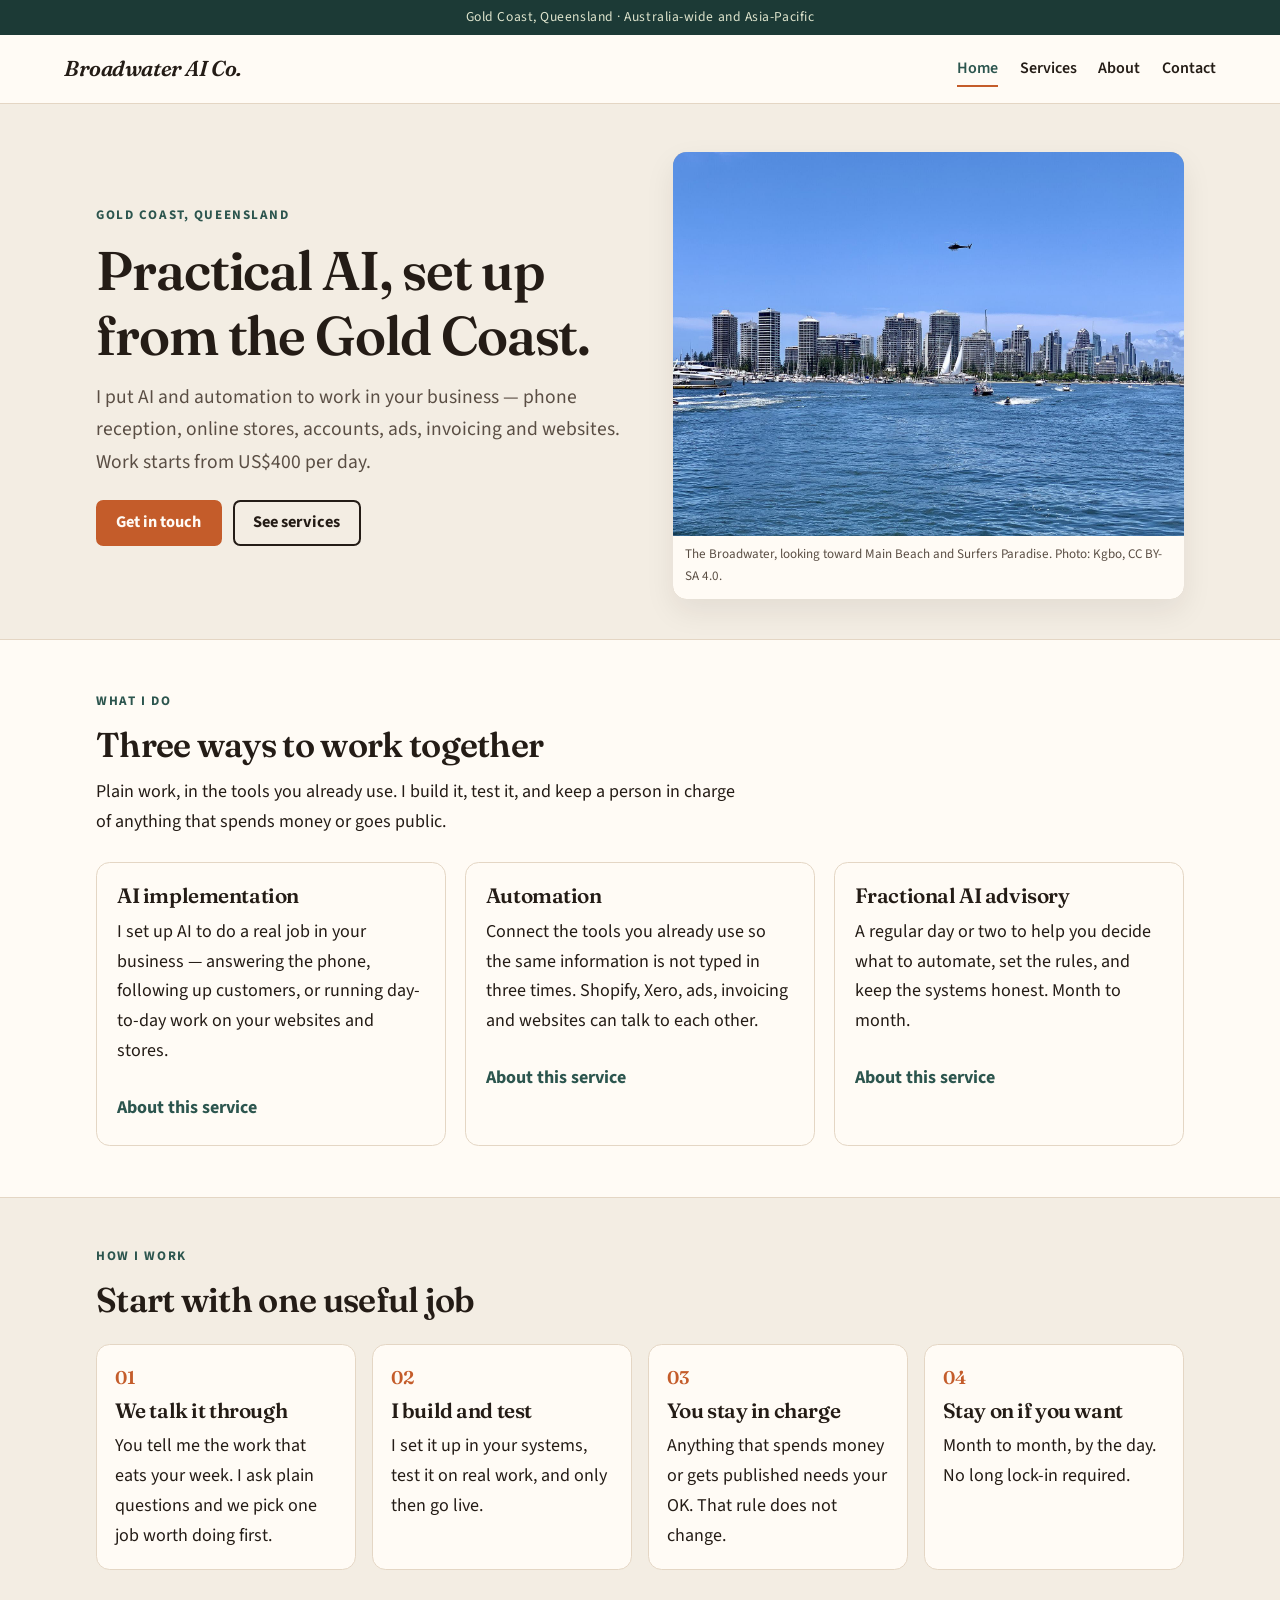
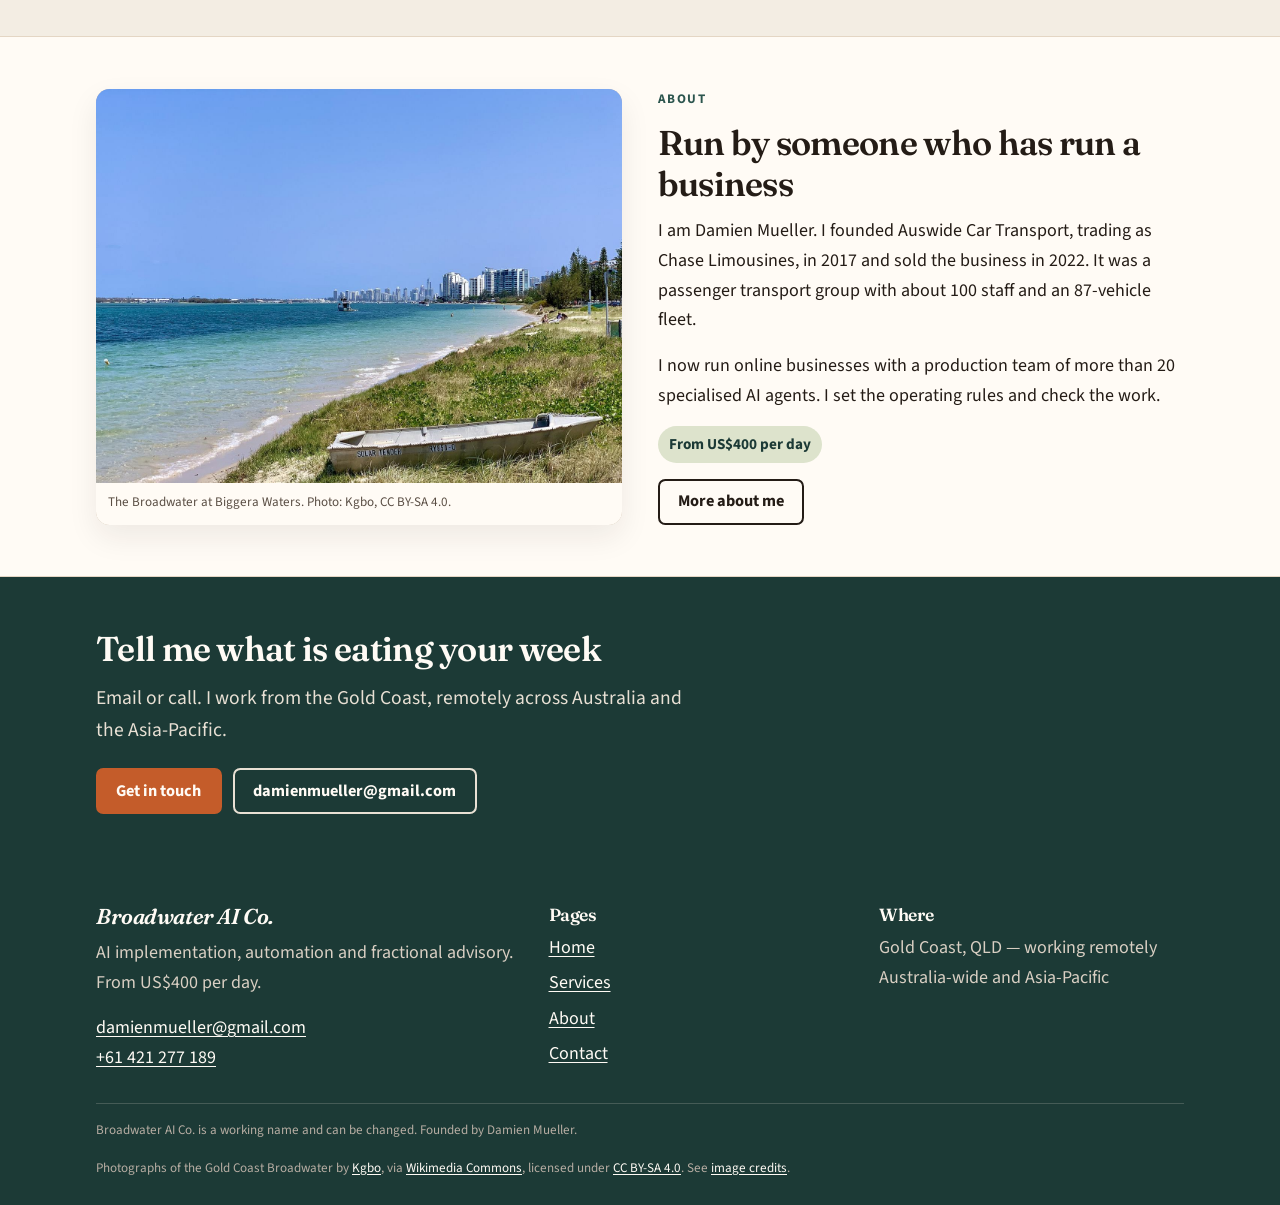
==== index.html @ 57206acb "Add Broadwater AI Co. four-page static site" ====
<!DOCTYPE html>
<html lang="en-AU">
<head>
  <meta charset="utf-8">
  <meta name="viewport" content="width=device-width, initial-scale=1">
  <title>Broadwater AI Co. — AI implementation from the Gold Coast</title>
  <meta name="description" content="Practical AI implementation, automation and fractional advisory from the Gold Coast. Work starts from US$400 per day. Damien Mueller.">
  <link rel="canonical" href="https://damienmueller-cloud.github.io/gold-coast-ai/">
  <meta name="robots" content="index,follow">
  <meta property="og:type" content="website">
  <meta property="og:site_name" content="Broadwater AI Co.">
  <meta property="og:title" content="Broadwater AI Co. — AI implementation from the Gold Coast">
  <meta property="og:description" content="Practical AI implementation, automation and fractional advisory from the Gold Coast. Work starts from US$400 per day. Damien Mueller.">
  <meta property="og:url" content="https://damienmueller-cloud.github.io/gold-coast-ai/">
  <meta property="og:image" content="https://damienmueller-cloud.github.io/gold-coast-ai/images/og.jpg">
  <meta property="og:image:width" content="1200">
  <meta property="og:image:height" content="630">
  <meta property="og:locale" content="en_AU">
  <meta name="twitter:card" content="summary_large_image">
  <meta name="twitter:title" content="Broadwater AI Co. — AI implementation from the Gold Coast">
  <meta name="twitter:description" content="Practical AI implementation, automation and fractional advisory from the Gold Coast. Work starts from US$400 per day. Damien Mueller.">
  <meta name="twitter:image" content="https://damienmueller-cloud.github.io/gold-coast-ai/images/og.jpg">
  <link rel="icon" href="favicon.svg" type="image/svg+xml">
  <link rel="icon" href="favicon.png" sizes="32x32" type="image/png">
  <link rel="apple-touch-icon" href="apple-touch-icon.png">
  <link rel="stylesheet" href="css/fonts.css">
  <link rel="stylesheet" href="css/styles.css">
  <link rel="preload" as="image" href="images/broadwater-main-beach.jpg">
  <script type="application/ld+json">
  {
    "@context": "https://schema.org",
    "@type": "ProfessionalService",
    "name": "Broadwater AI Co.",
    "url": "https://damienmueller-cloud.github.io/gold-coast-ai/",
    "email": "damienmueller@gmail.com",
    "telephone": "+61421277189",
    "description": "AI implementation, automation and fractional AI advisory, based on the Gold Coast. Work starts from US$400 per day.",
    "priceRange": "From US$400 per day",
    "image": "https://damienmueller-cloud.github.io/gold-coast-ai/images/og.jpg",
    "founder": {
      "@type": "Person",
      "name": "Damien Mueller",
      "url": "https://au.linkedin.com/in/damien-mueller-a53b8a63",
      "email": "damienmueller@gmail.com",
      "telephone": "+61421277189"
    },
    "address": {
      "@type": "PostalAddress",
      "addressLocality": "Gold Coast",
      "addressRegion": "QLD",
      "addressCountry": "AU"
    },
    "areaServed": ["AU", "Australia", "Asia-Pacific"],
    "sameAs": ["https://au.linkedin.com/in/damien-mueller-a53b8a63"]
  }
  </script>
</head>
<body>
  <!-- SITE_NAME (placeholder — find-replace): Broadwater AI Co. -->
  <a class="skip" href="#content">Skip to content</a>
  <div class="topbar">Gold Coast, Queensland · Australia-wide and Asia-Pacific</div>
  <header class="site">
    <div class="header-inner">
      <a class="wordmark" href="index.html">Broadwater AI Co.</a>
      <input type="checkbox" id="nav-toggle">
      <label class="nav-btn" for="nav-toggle">Menu</label>
      <nav class="main" aria-label="Primary">
      <a href="index.html" aria-current="page">Home</a>
      <a href="services.html">Services</a>
      <a href="about.html">About</a>
      <a href="contact.html">Contact</a>
      </nav>
    </div>
  </header>
  <main id="content">

    <section class="hero">
      <div class="wrap hero-grid">
        <div>
          <p class="kicker">Gold Coast, Queensland</p>
          <h1>Practical AI, set up from the Gold Coast.</h1>
          <p class="lede">I put AI and automation to work in your business — phone reception, online stores, accounts, ads, invoicing and websites. Work starts from US$400 per day.</p>
          <div class="actions">
            <a class="btn btn-primary" href="contact.html">Get in touch</a>
            <a class="btn btn-ghost" href="services.html">See services</a>
          </div>
        </div>
        <figure class="frame">
          <img src="images/broadwater-main-beach.jpg" width="1600" height="1200" alt="Main Beach and Surfers Paradise in the distance, seen from the Gold Coast Broadwater on a clear day.">
          <figcaption>The Broadwater, looking toward Main Beach and Surfers Paradise. Photo: Kgbo, CC BY-SA 4.0.</figcaption>
        </figure>
      </div>
    </section>

    <section class="band-paper">
      <div class="wrap">
        <p class="kicker">What I do</p>
        <h2>Three ways to work together</h2>
        <p class="intro">Plain work, in the tools you already use. I build it, test it, and keep a person in charge of anything that spends money or goes public.</p>
        <div class="cards">
          <article class="card">
            <h3>AI implementation</h3>
            <p>I set up AI to do a real job in your business — answering the phone, following up customers, or running day-to-day work on your websites and stores.</p>
            <a class="more" href="services.html#implementation">About this service</a>
          </article>
          <article class="card">
            <h3>Automation</h3>
            <p>Connect the tools you already use so the same information is not typed in three times. Shopify, Xero, ads, invoicing and websites can talk to each other.</p>
            <a class="more" href="services.html#automation">About this service</a>
          </article>
          <article class="card">
            <h3>Fractional AI advisory</h3>
            <p>A regular day or two to help you decide what to automate, set the rules, and keep the systems honest. Month to month.</p>
            <a class="more" href="services.html#advisory">About this service</a>
          </article>
        </div>
      </div>
    </section>

    <section class="band">
      <div class="wrap">
        <p class="kicker">How I work</p>
        <h2>Start with one useful job</h2>
        <ol class="steps">
          <li>
            <h3>We talk it through</h3>
            <p>You tell me the work that eats your week. I ask plain questions and we pick one job worth doing first.</p>
          </li>
          <li>
            <h3>I build and test</h3>
            <p>I set it up in your systems, test it on real work, and only then go live.</p>
          </li>
          <li>
            <h3>You stay in charge</h3>
            <p>Anything that spends money or gets published needs your OK. That rule does not change.</p>
          </li>
          <li>
            <h3>Stay on if you want</h3>
            <p>Month to month, by the day. No long lock-in required.</p>
          </li>
        </ol>
      </div>
    </section>

    <section class="band-paper">
      <div class="wrap split">
        <figure class="frame">
          <img src="images/broadwater-biggera.jpg" width="1400" height="1050" alt="Open water and shoreline of the Gold Coast Broadwater at Biggera Waters.">
          <figcaption>The Broadwater at Biggera Waters. Photo: Kgbo, CC BY-SA 4.0.</figcaption>
        </figure>
        <div>
          <p class="kicker">About</p>
          <h2>Run by someone who has run a business</h2>
          <p>I am Damien Mueller. I founded Auswide Car Transport, trading as Chase Limousines, in 2017 and sold the business in 2022. It was a passenger transport group with about 100 staff and an 87-vehicle fleet.</p>
          <p>I now run online businesses with a production team of more than 20 specialised AI agents. I set the operating rules and check the work.</p>
          <p><span class="rate-pill">From US$400 per day</span></p>
          <p style="margin-top:1rem"><a class="btn btn-ghost" href="about.html">More about me</a></p>
        </div>
      </div>
    </section>

    <section class="band-sea">
      <div class="wrap">
        <h2>Tell me what is eating your week</h2>
        <p class="lede" style="color:#e8e0d4">Email or call. I work from the Gold Coast, remotely across Australia and the Asia-Pacific.</p>
        <div class="actions">
          <a class="btn btn-primary" href="contact.html">Get in touch</a>
          <a class="btn btn-ghost" href="mailto:damienmueller@gmail.com" style="border-color:#e8e0d4;color:#fffbf5">damienmueller@gmail.com</a>
        </div>
      </div>
    </section>
  </main>
  <footer class="site">
    <div class="wrap">
      <div class="foot-grid">
        <div>
          <a class="wordmark" href="index.html">Broadwater AI Co.</a>
          <p>AI implementation, automation and fractional advisory. From US$400 per day.</p>
          <p><a href="mailto:damienmueller@gmail.com">damienmueller@gmail.com</a><br>
          <a href="tel:+61421277189">+61 421 277 189</a></p>
        </div>
        <div>
          <h3>Pages</h3>
          <ul class="foot-links">
            <li><a href="index.html">Home</a></li>
            <li><a href="services.html">Services</a></li>
            <li><a href="about.html">About</a></li>
            <li><a href="contact.html">Contact</a></li>
          </ul>
        </div>
        <div>
          <h3>Where</h3>
          <p>Gold Coast, QLD — working remotely Australia-wide and Asia-Pacific</p>
        </div>
      </div>
      <div class="tiny">
        <p>Broadwater AI Co. is a working name and can be changed. Founded by Damien Mueller.</p>
        <p>Photographs of the Gold Coast Broadwater by <a href="https://commons.wikimedia.org/wiki/User:Kgbo">Kgbo</a>, via <a href="https://commons.wikimedia.org/">Wikimedia Commons</a>, licensed under <a href="https://creativecommons.org/licenses/by-sa/4.0/">CC BY-SA 4.0</a>. See <a href="images/CREDITS.txt">image credits</a>.</p>
      </div>
    </div>
  </footer>
</body>
</html>
---- css/fonts.css ----
/* Self-hosted fonts. Fraunces (Undercase Type) and Source Sans 3 (Adobe), SIL OFL 1.1.
   See fonts/README.md. */

@font-face {
  font-family: "Fraunces";
  font-style: normal;
  font-weight: 100 900;
  font-display: swap;
  src: url("../fonts/Fraunces-normal-500.woff2") format("woff2");
}

@font-face {
  font-family: "Fraunces";
  font-style: italic;
  font-weight: 600;
  font-display: swap;
  src: url("../fonts/Fraunces-italic-600.woff2") format("woff2");
}

@font-face {
  font-family: "Source Sans 3";
  font-style: normal;
  font-weight: 200 900;
  font-display: swap;
  src: url("../fonts/SourceSans3-normal-400.woff2") format("woff2");
}
---- css/styles.css ----
/* ============================================================
   SITE_NAME (placeholder — find-replace): Broadwater AI Co.
   Palette and type are original to this site. Tone (warm, local,
   practical, plain-speaking) takes cues from Gold Coast businesses
   Damien knows, without copying their logos, names or brand assets.
   ============================================================ */

:root {
  --site-name: "Broadwater AI Co."; /* placeholder working name */

  --sand: #f3ede3;
  --paper: #fffbf5;
  --ink: #241c16;
  --ink-soft: #5a4e44;
  --sea: #2c554e;
  --sea-deep: #1c3a36;
  --clay: #c45c2a;
  --clay-hover: #a44b22;
  --sage: #dde3cc;
  --drift: #c9b8a0;
  --line: #e4d6c4;
  --foam: #e8f0ec;
  --cream: #fffbf5;

  --font-serif: "Fraunces", "Source Serif Pro", Georgia, "Times New Roman", serif;
  --font-sans: "Source Sans 3", "Source Sans Pro", "Segoe UI", system-ui, sans-serif;

  --max: 68rem;
  --header-max: 72rem;
  --space: 1.25rem;
  --radius: 0.85rem;
  --shadow: 0 12px 30px rgba(36, 28, 22, 0.08);
}

*,
*::before,
*::after { box-sizing: border-box; }

html { scroll-behavior: smooth; }

body {
  margin: 0;
  font-family: var(--font-sans);
  font-size: 1.125rem;
  line-height: 1.65;
  color: var(--ink);
  background: var(--sand);
  -webkit-font-smoothing: antialiased;
}

img { max-width: 100%; height: auto; display: block; }

a { color: var(--sea); text-underline-offset: 0.15em; }
a:hover { color: var(--clay); }

:focus-visible {
  outline: 3px solid var(--clay);
  outline-offset: 3px;
}

.skip {
  position: absolute;
  left: 0.75rem;
  top: -4rem;
  background: var(--sea-deep);
  color: var(--cream);
  padding: 0.5rem 0.9rem;
  z-index: 100;
  border-radius: 0.4rem;
}
.skip:focus { top: 0.75rem; }

.wrap {
  width: min(100% - 2rem, var(--max));
  margin-inline: auto;
}
.wrap-wide {
  width: min(100% - 2rem, var(--header-max));
  margin-inline: auto;
}

/* ----- Header ----- */
.topbar {
  background: var(--sea-deep);
  color: var(--sage);
  font-size: 0.85rem;
  letter-spacing: 0.04em;
  text-align: center;
  padding: 0.4rem 1rem;
}
.topbar a { color: inherit; }

header.site {
  background: var(--paper);
  border-bottom: 1px solid var(--line);
  position: sticky;
  top: 0;
  z-index: 40;
}

.header-inner {
  width: min(100% - 2rem, var(--header-max));
  margin-inline: auto;
  display: flex;
  align-items: center;
  justify-content: space-between;
  gap: 1rem;
  min-height: 4.25rem;
}

.wordmark {
  font-family: var(--font-serif);
  font-weight: 600;
  font-style: italic;
  font-size: 1.35rem;
  color: var(--ink);
  text-decoration: none;
  letter-spacing: -0.01em;
  line-height: 1.1;
}
.wordmark:hover { color: var(--sea); }
.wordmark span {
  font-style: normal;
  font-weight: 600;
  font-size: 0.92em;
}

#nav-toggle { position: absolute; left: -9999px; }

.nav-btn {
  display: none;
  font-family: var(--font-sans);
  font-weight: 600;
  font-size: 0.95rem;
  background: transparent;
  border: 1.5px solid var(--ink);
  color: var(--ink);
  padding: 0.4rem 0.7rem;
  border-radius: 0.4rem;
  cursor: pointer;
}

nav.main {
  display: flex;
  gap: 0.2rem 1.35rem;
  align-items: center;
}
nav.main a {
  color: var(--ink);
  text-decoration: none;
  font-weight: 600;
  font-size: 1rem;
  padding: 0.25rem 0;
  border-bottom: 2px solid transparent;
}
nav.main a:hover,
nav.main a[aria-current="page"] {
  color: var(--sea);
  border-bottom-color: var(--clay);
}

@media (max-width: 720px) {
  .nav-btn { display: inline-block; }
  nav.main {
    display: none;
    position: absolute;
    left: 0;
    right: 0;
    top: 100%;
    background: var(--paper);
    border-bottom: 1px solid var(--line);
    flex-direction: column;
    align-items: stretch;
    padding: 0.5rem 1rem 1rem;
    gap: 0;
  }
  nav.main a {
    padding: 0.7rem 0.2rem;
    border-bottom: 1px solid var(--line);
  }
  #nav-toggle:checked ~ nav.main { display: flex; }
  #nav-toggle:checked ~ .nav-btn { background: var(--sage); }
}

/* ----- Hero & typography ----- */
h1, h2, h3, .wordmark {
  font-family: var(--font-serif);
  font-optical-sizing: auto;
  letter-spacing: -0.02em;
  color: var(--ink);
  line-height: 1.2;
}

h1 {
  font-size: clamp(2.1rem, 4.6vw, 3.4rem);
  font-weight: 600;
  margin: 0 0 0.8rem;
}

h2 {
  font-size: clamp(1.6rem, 3vw, 2.15rem);
  font-weight: 600;
  margin: 0 0 0.75rem;
}

h3 {
  font-size: 1.3rem;
  font-weight: 600;
  margin: 0 0 0.5rem;
}

.lede {
  font-size: 1.22rem;
  color: var(--ink-soft);
  max-width: 38rem;
  margin: 0 0 1.4rem;
}

.kicker {
  font-size: 0.82rem;
  font-weight: 700;
  letter-spacing: 0.12em;
  text-transform: uppercase;
  color: var(--sea);
  margin: 0 0 0.7rem;
}

p { margin: 0 0 1rem; }
p:last-child { margin-bottom: 0; }

/* ----- Buttons ----- */
.btn {
  display: inline-block;
  font-family: var(--font-sans);
  font-weight: 700;
  font-size: 1.02rem;
  text-decoration: none;
  padding: 0.7rem 1.15rem;
  border-radius: 0.45rem;
  border: 2px solid transparent;
  cursor: pointer;
  line-height: 1.2;
}
.btn-primary {
  background: var(--clay);
  color: var(--cream);
  border-color: var(--clay);
}
.btn-primary:hover {
  background: var(--clay-hover);
  border-color: var(--clay-hover);
  color: var(--cream);
}
.btn-ghost {
  background: transparent;
  color: var(--ink);
  border-color: var(--ink);
}
.btn-ghost:hover {
  background: var(--ink);
  color: var(--cream);
}
.actions { display: flex; flex-wrap: wrap; gap: 0.7rem; }

/* ----- Layout blocks ----- */
.hero {
  padding: 3rem 0 2.5rem;
}
.hero-grid {
  display: grid;
  grid-template-columns: 1.05fr 1fr;
  gap: 2.5rem;
  align-items: center;
}
@media (max-width: 800px) {
  .hero { padding: 2rem 0 1.5rem; }
  .hero-grid { grid-template-columns: 1fr; gap: 1.5rem; }
}

.frame {
  margin: 0;
  border-radius: var(--radius);
  overflow: hidden;
  box-shadow: var(--shadow);
  background: var(--drift);
}
.frame img {
  width: 100%;
  aspect-ratio: 4 / 3;
  object-fit: cover;
}
.frame figcaption {
  font-size: 0.82rem;
  color: var(--ink-soft);
  padding: 0.55rem 0.75rem 0.7rem;
  background: var(--paper);
}

section.band {
  padding: 3rem 0;
}
section.band + section.band { padding-top: 0.5rem; }
.band-paper { background: var(--paper); border-block: 1px solid var(--line); padding: 3.2rem 0; }
.band-sea { background: var(--sea-deep); color: var(--cream); padding: 3.2rem 0; }
.band-sea h2, .band-sea h3 { color: var(--cream); }
.band-sea p, .band-sea li { color: #e8e0d4; }
.band-sage { background: var(--sage); padding: 2.6rem 0; }

.intro { max-width: 40rem; }

/* ----- Cards ----- */
.cards {
  display: grid;
  grid-template-columns: repeat(3, 1fr);
  gap: 1.15rem;
  margin-top: 1.6rem;
}
@media (max-width: 800px) {
  .cards { grid-template-columns: 1fr; }
}
.card {
  background: var(--paper);
  border: 1px solid var(--line);
  border-radius: var(--radius);
  padding: 1.3rem 1.25rem 1.4rem;
}
.card .rate {
  font-weight: 700;
  color: var(--sea);
  margin-top: 0.8rem;
}
.card a.more {
  display: inline-block;
  margin-top: 0.7rem;
  font-weight: 700;
  text-decoration: none;
}
.card a.more:hover { text-decoration: underline; }

.steps {
  display: grid;
  grid-template-columns: repeat(4, 1fr);
  gap: 1rem;
  margin-top: 1.5rem;
  padding: 0;
  list-style: none;
  counter-reset: step;
}
@media (max-width: 800px) {
  .steps { grid-template-columns: 1fr 1fr; }
}
@media (max-width: 520px) {
  .steps { grid-template-columns: 1fr; }
}
.steps li {
  background: var(--paper);
  border-radius: var(--radius);
  padding: 1.1rem 1.1rem 1.2rem;
  border: 1px solid var(--line);
}
.steps li::before {
  counter-increment: step;
  content: "0" counter(step);
  display: block;
  font-family: var(--font-serif);
  font-weight: 600;
  color: var(--clay);
  font-size: 1.15rem;
  margin-bottom: 0.35rem;
}

.split {
  display: grid;
  grid-template-columns: 1fr 1fr;
  gap: 2.2rem;
  align-items: center;
}
@media (max-width: 800px) {
  .split { grid-template-columns: 1fr; }
}

.rate-pill {
  display: inline-block;
  background: var(--sage);
  color: var(--sea-deep);
  font-weight: 700;
  padding: 0.35rem 0.7rem;
  border-radius: 999px;
  font-size: 0.95rem;
}

/* ----- Page header (inner pages) ----- */
.page-head {
  padding: 2.6rem 0 1.5rem;
}
.page-head .lede { margin-bottom: 0; }

/* ----- Contact ----- */
.contact-grid {
  display: grid;
  grid-template-columns: 1fr 1.1fr;
  gap: 2rem;
  align-items: start;
  padding-bottom: 3rem;
}
@media (max-width: 800px) {
  .contact-grid { grid-template-columns: 1fr; }
}

.details {
  background: var(--paper);
  border: 1px solid var(--line);
  border-radius: var(--radius);
  padding: 1.4rem 1.35rem;
}
.details dt {
  font-size: 0.78rem;
  font-weight: 700;
  letter-spacing: 0.08em;
  text-transform: uppercase;
  color: var(--sea);
  margin: 0.9rem 0 0.15rem;
}
.details dt:first-child { margin-top: 0; }
.details dd { margin: 0; }
.details a { color: var(--ink); font-weight: 600; text-decoration: none; }
.details a:hover { color: var(--clay); text-decoration: underline; }

form.mailform {
  background: var(--paper);
  border: 1px solid var(--line);
  border-radius: var(--radius);
  padding: 1.4rem 1.35rem 1.5rem;
}
form.mailform label {
  display: block;
  font-weight: 700;
  font-size: 0.95rem;
  margin: 0.85rem 0 0.3rem;
}
form.mailform label:first-of-type { margin-top: 0; }
form.mailform input,
form.mailform textarea {
  width: 100%;
  font: inherit;
  padding: 0.55rem 0.7rem;
  border: 1.5px solid var(--drift);
  border-radius: 0.4rem;
  background: var(--cream);
  color: var(--ink);
}
form.mailform textarea { min-height: 8.5rem; resize: vertical; }
form.mailform input:focus,
form.mailform textarea:focus {
  border-color: var(--sea);
  outline: 3px solid color-mix(in srgb, var(--clay) 35%, transparent);
  outline-offset: 0;
}
.form-note {
  font-size: 0.92rem;
  color: var(--ink-soft);
  margin: 0.8rem 0 1rem;
}
form.mailform .btn { margin-top: 0.2rem; }

/* ----- Footer ----- */
footer.site {
  background: var(--sea-deep);
  color: #d9cfc3;
  padding: 2.4rem 0 1.6rem;
  margin-top: auto;
}
footer.site a { color: var(--cream); }
footer.site a:hover { color: #f0d3bf; }
.foot-grid {
  display: grid;
  grid-template-columns: 1.4fr 1fr 1fr;
  gap: 1.6rem;
}
@media (max-width: 720px) {
  .foot-grid { grid-template-columns: 1fr; }
}
footer.site .wordmark { color: var(--cream); display: inline-block; margin-bottom: 0.5rem; }
footer.site .wordmark:hover { color: #f0d3bf; }
.foot-links { list-style: none; margin: 0; padding: 0; }
.foot-links li { margin: 0 0 0.35rem; }
.tiny {
  margin-top: 1.8rem;
  padding-top: 1rem;
  border-top: 1px solid rgba(232, 224, 212, 0.2);
  font-size: 0.82rem;
  color: #b7ada3;
}
.tiny a { color: #e8e0d4; }

/* Service long-form */
.service {
  background: var(--paper);
  border: 1px solid var(--line);
  border-radius: var(--radius);
  padding: 1.5rem 1.4rem 1.6rem;
  margin: 0 0 1.1rem;
}

ul.plain {
  margin: 0 0 1rem;
  padding-left: 1.15rem;
}
ul.plain li { margin: 0 0 0.4rem; }

.credit-inline { font-size: 0.82rem; color: var(--ink-soft); }

@media (prefers-reduced-motion: reduce) {
  html { scroll-behavior: auto; }
  *, *::before, *::after {
    animation: none !important;
    transition: none !important;
  }
}

footer.site h3 { color: var(--cream); font-size: 1.1rem; }
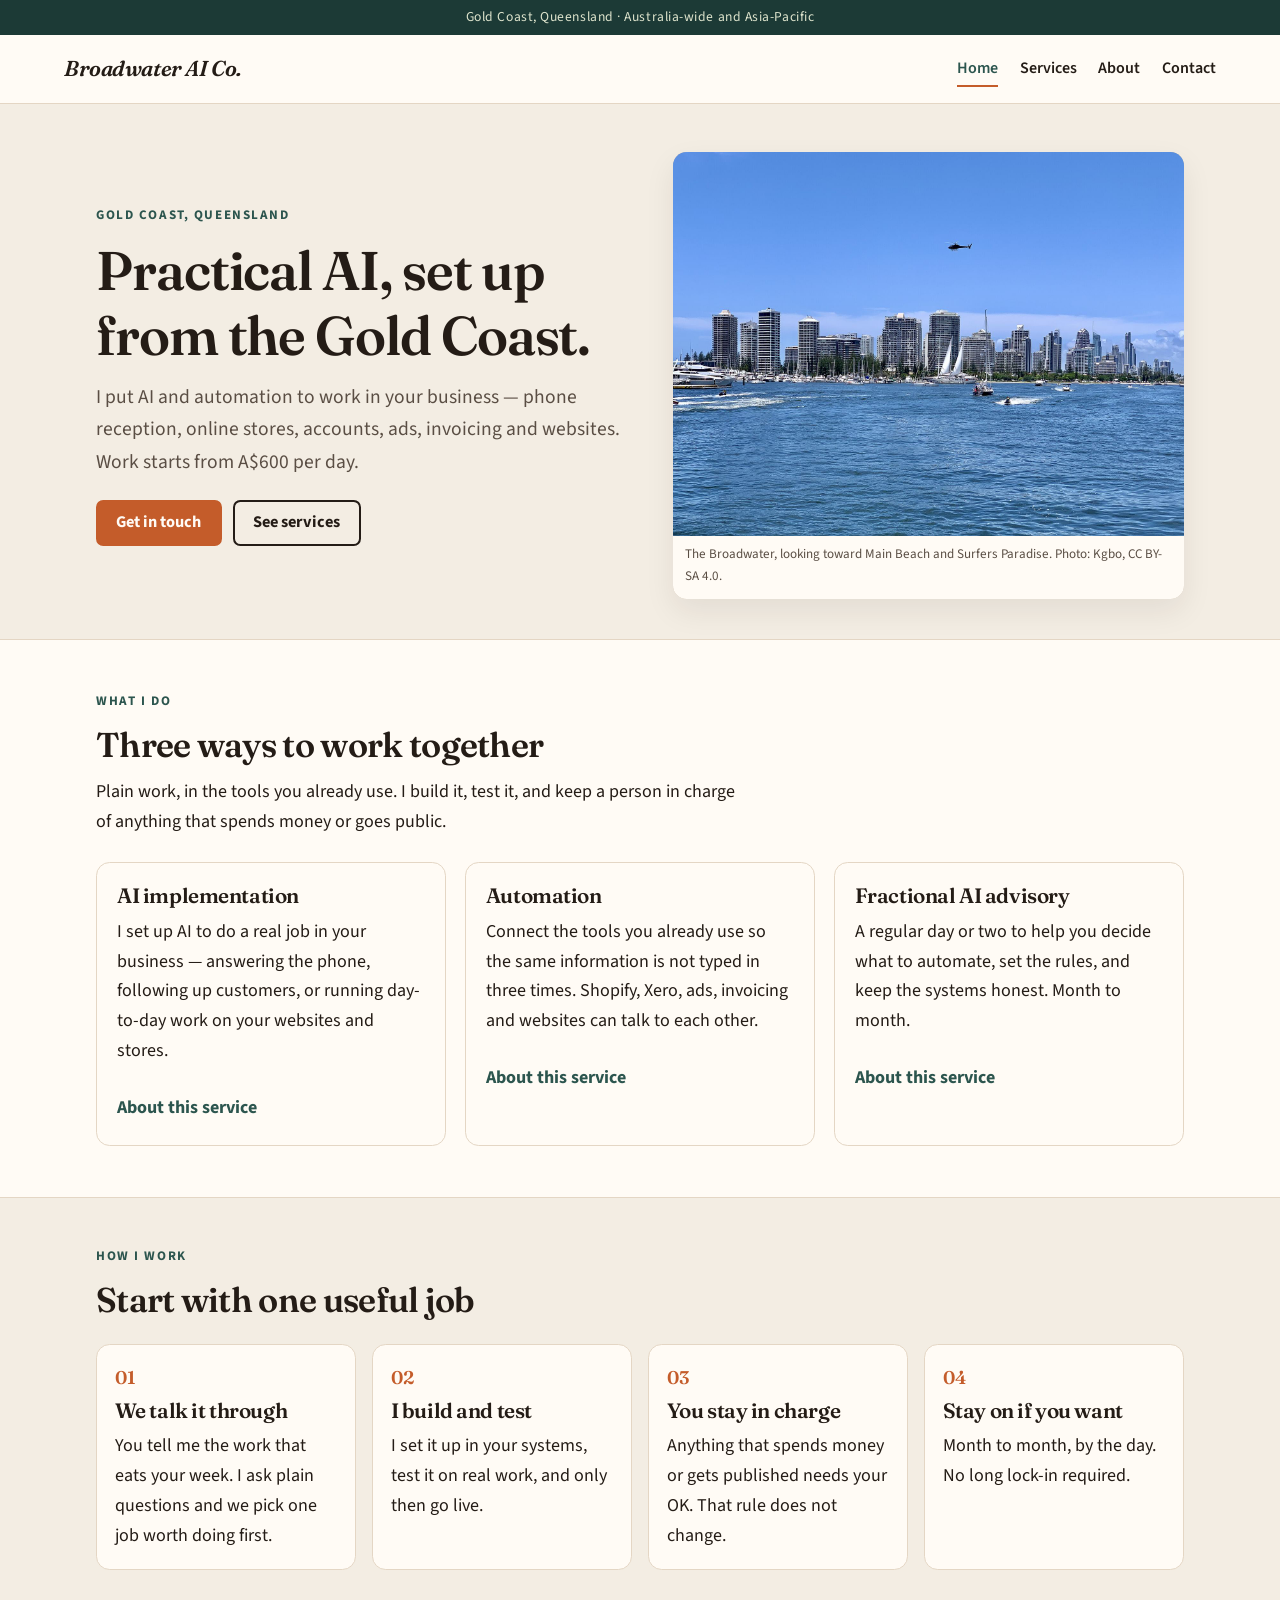
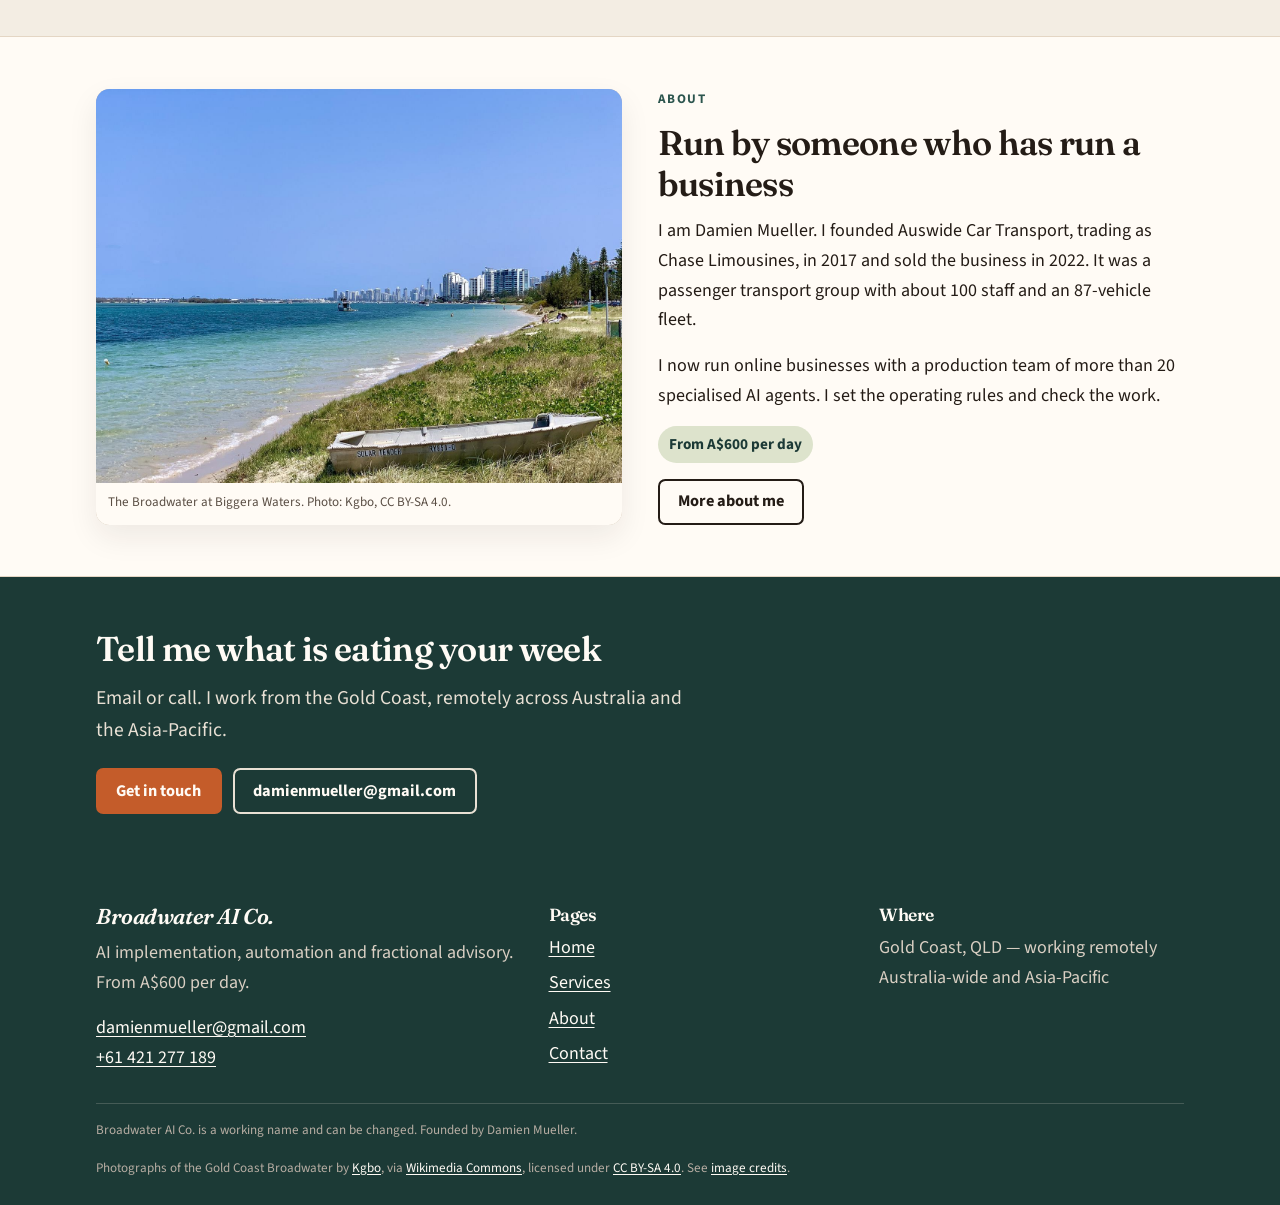
==== commit 9fdd50d3: "Quote day rate in Australian dollars (A$600)" ====
--- a/index.html
+++ b/index.html
@@ -4,13 +4,13 @@
   <meta charset="utf-8">
   <meta name="viewport" content="width=device-width, initial-scale=1">
   <title>Broadwater AI Co. — AI implementation from the Gold Coast</title>
-  <meta name="description" content="Practical AI implementation, automation and fractional advisory from the Gold Coast. Work starts from US$400 per day. Damien Mueller.">
+  <meta name="description" content="Practical AI implementation, automation and fractional advisory from the Gold Coast. Work starts from A$600 per day. Damien Mueller.">
   <link rel="canonical" href="https://damienmueller-cloud.github.io/gold-coast-ai/">
   <meta name="robots" content="index,follow">
   <meta property="og:type" content="website">
   <meta property="og:site_name" content="Broadwater AI Co.">
   <meta property="og:title" content="Broadwater AI Co. — AI implementation from the Gold Coast">
-  <meta property="og:description" content="Practical AI implementation, automation and fractional advisory from the Gold Coast. Work starts from US$400 per day. Damien Mueller.">
+  <meta property="og:description" content="Practical AI implementation, automation and fractional advisory from the Gold Coast. Work starts from A$600 per day. Damien Mueller.">
   <meta property="og:url" content="https://damienmueller-cloud.github.io/gold-coast-ai/">
   <meta property="og:image" content="https://damienmueller-cloud.github.io/gold-coast-ai/images/og.jpg">
   <meta property="og:image:width" content="1200">
@@ -18,7 +18,7 @@
   <meta property="og:locale" content="en_AU">
   <meta name="twitter:card" content="summary_large_image">
   <meta name="twitter:title" content="Broadwater AI Co. — AI implementation from the Gold Coast">
-  <meta name="twitter:description" content="Practical AI implementation, automation and fractional advisory from the Gold Coast. Work starts from US$400 per day. Damien Mueller.">
+  <meta name="twitter:description" content="Practical AI implementation, automation and fractional advisory from the Gold Coast. Work starts from A$600 per day. Damien Mueller.">
   <meta name="twitter:image" content="https://damienmueller-cloud.github.io/gold-coast-ai/images/og.jpg">
   <link rel="icon" href="favicon.svg" type="image/svg+xml">
   <link rel="icon" href="favicon.png" sizes="32x32" type="image/png">
@@ -34,8 +34,8 @@
     "url": "https://damienmueller-cloud.github.io/gold-coast-ai/",
     "email": "damienmueller@gmail.com",
     "telephone": "+61421277189",
-    "description": "AI implementation, automation and fractional AI advisory, based on the Gold Coast. Work starts from US$400 per day.",
-    "priceRange": "From US$400 per day",
+    "description": "AI implementation, automation and fractional AI advisory, based on the Gold Coast. Work starts from A$600 per day.",
+    "priceRange": "From A$600 per day (AUD, plus GST where applicable)",
     "image": "https://damienmueller-cloud.github.io/gold-coast-ai/images/og.jpg",
     "founder": {
       "@type": "Person",
@@ -79,7 +79,7 @@
         <div>
           <p class="kicker">Gold Coast, Queensland</p>
           <h1>Practical AI, set up from the Gold Coast.</h1>
-          <p class="lede">I put AI and automation to work in your business — phone reception, online stores, accounts, ads, invoicing and websites. Work starts from US$400 per day.</p>
+          <p class="lede">I put AI and automation to work in your business — phone reception, online stores, accounts, ads, invoicing and websites. Work starts from A$600 per day.</p>
           <div class="actions">
             <a class="btn btn-primary" href="contact.html">Get in touch</a>
             <a class="btn btn-ghost" href="services.html">See services</a>
@@ -153,7 +153,7 @@
           <h2>Run by someone who has run a business</h2>
           <p>I am Damien Mueller. I founded Auswide Car Transport, trading as Chase Limousines, in 2017 and sold the business in 2022. It was a passenger transport group with about 100 staff and an 87-vehicle fleet.</p>
           <p>I now run online businesses with a production team of more than 20 specialised AI agents. I set the operating rules and check the work.</p>
-          <p><span class="rate-pill">From US$400 per day</span></p>
+          <p><span class="rate-pill">From A$600 per day</span></p>
           <p style="margin-top:1rem"><a class="btn btn-ghost" href="about.html">More about me</a></p>
         </div>
       </div>
@@ -175,7 +175,7 @@
       <div class="foot-grid">
         <div>
           <a class="wordmark" href="index.html">Broadwater AI Co.</a>
-          <p>AI implementation, automation and fractional advisory. From US$400 per day.</p>
+          <p>AI implementation, automation and fractional advisory. From A$600 per day.</p>
           <p><a href="mailto:damienmueller@gmail.com">damienmueller@gmail.com</a><br>
           <a href="tel:+61421277189">+61 421 277 189</a></p>
         </div>
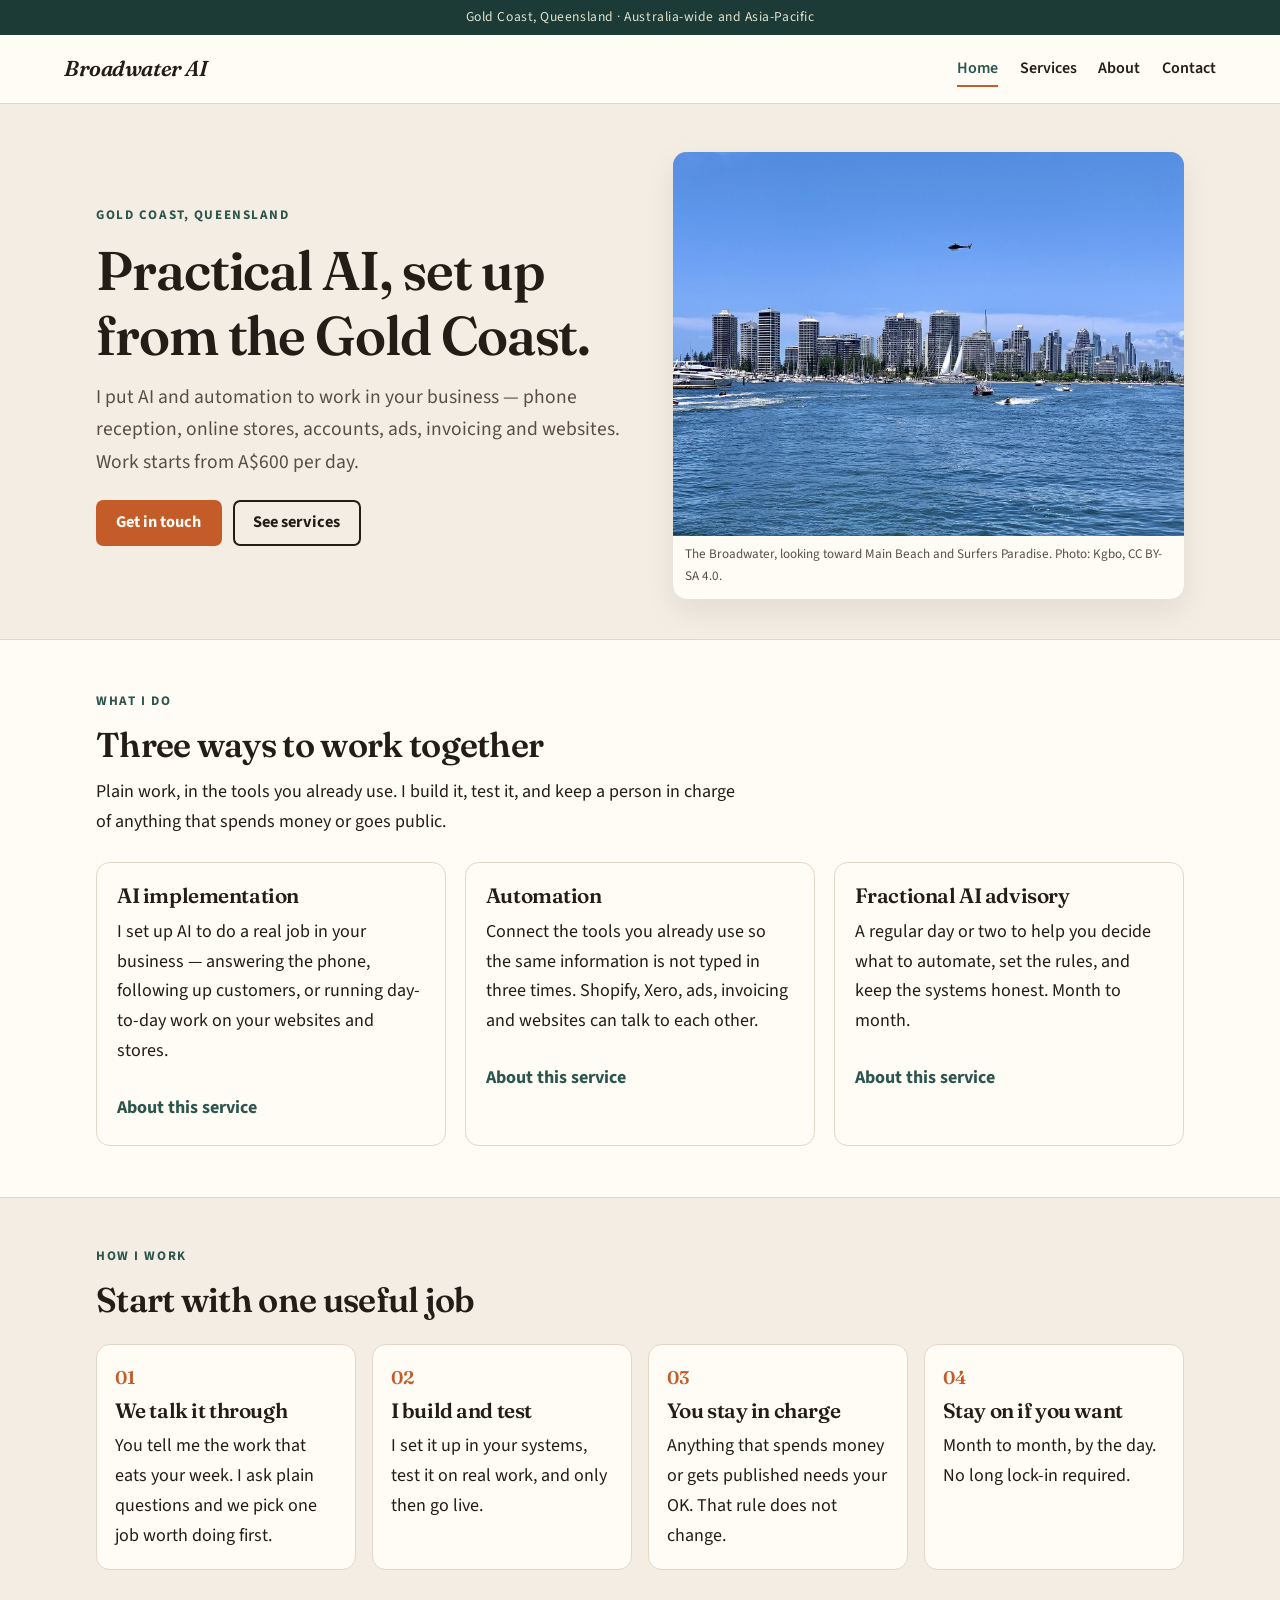
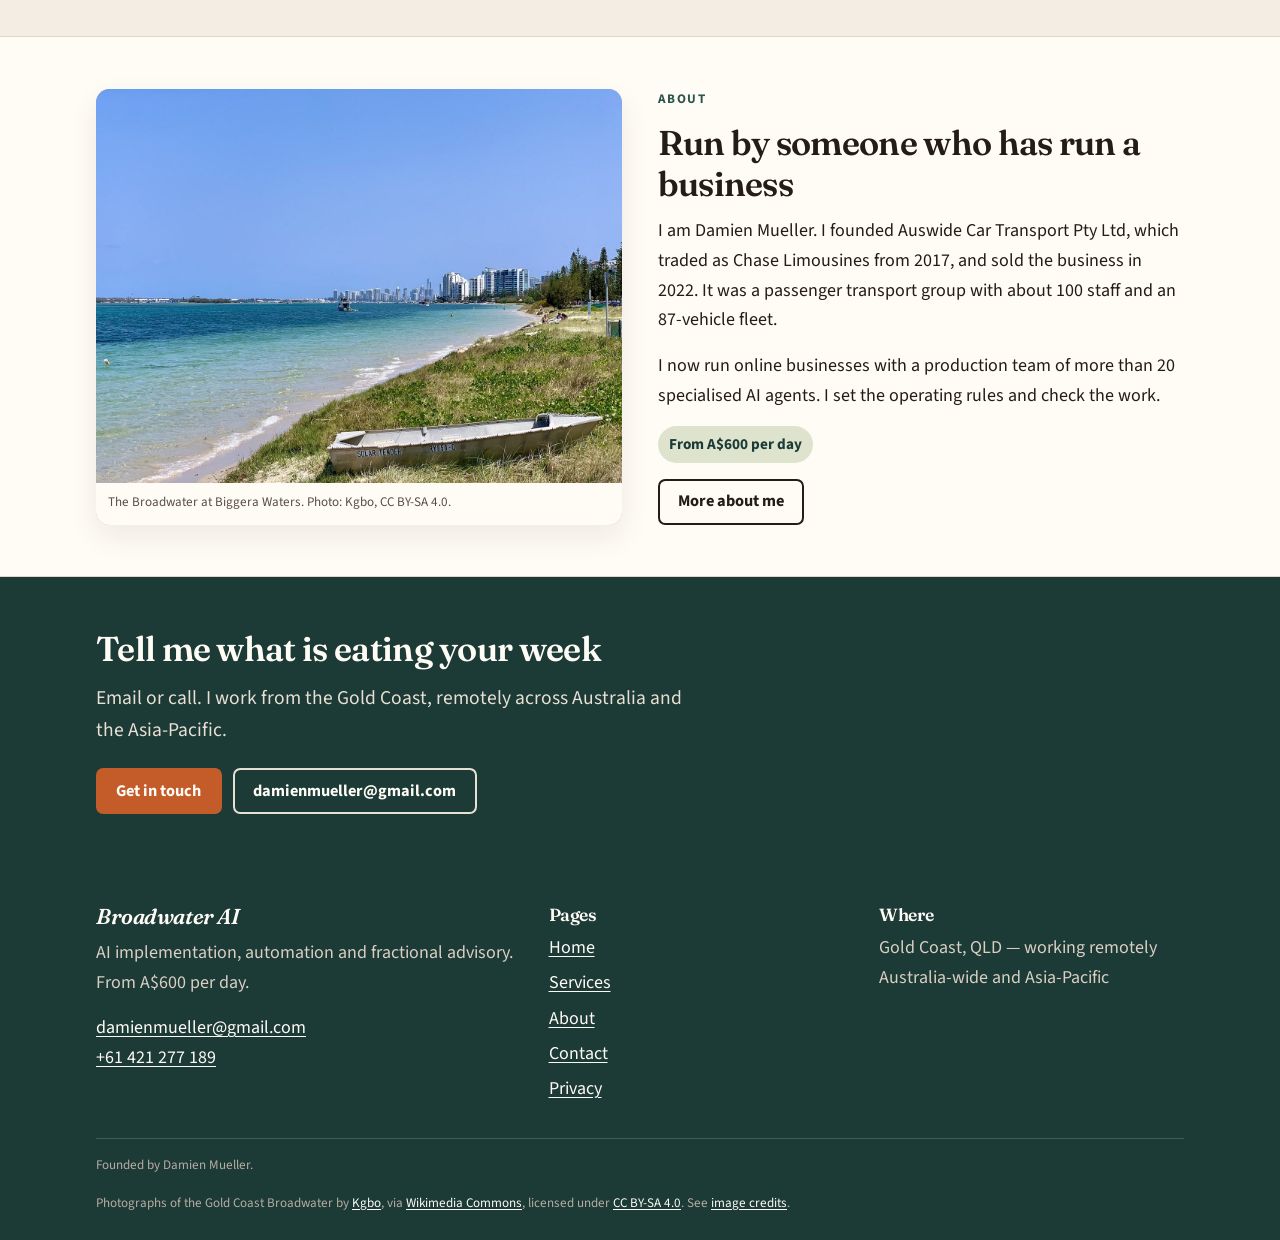
==== commit edc37385: "Apply audit copy fixes: drop Co. and GST line, tighten claims, add privacy note Remove public intern" ====
--- a/index.html
+++ b/index.html
@@ -3,13 +3,13 @@
 <head>
   <meta charset="utf-8">
   <meta name="viewport" content="width=device-width, initial-scale=1">
-  <title>Broadwater AI Co. — AI implementation from the Gold Coast</title>
+  <title>Broadwater AI — AI implementation from the Gold Coast</title>
   <meta name="description" content="Practical AI implementation, automation and fractional advisory from the Gold Coast. Work starts from A$600 per day. Damien Mueller.">
   <link rel="canonical" href="https://damienmueller-cloud.github.io/gold-coast-ai/">
   <meta name="robots" content="index,follow">
   <meta property="og:type" content="website">
-  <meta property="og:site_name" content="Broadwater AI Co.">
-  <meta property="og:title" content="Broadwater AI Co. — AI implementation from the Gold Coast">
+  <meta property="og:site_name" content="Broadwater AI">
+  <meta property="og:title" content="Broadwater AI — AI implementation from the Gold Coast">
   <meta property="og:description" content="Practical AI implementation, automation and fractional advisory from the Gold Coast. Work starts from A$600 per day. Damien Mueller.">
   <meta property="og:url" content="https://damienmueller-cloud.github.io/gold-coast-ai/">
   <meta property="og:image" content="https://damienmueller-cloud.github.io/gold-coast-ai/images/og.jpg">
@@ -17,7 +17,7 @@
   <meta property="og:image:height" content="630">
   <meta property="og:locale" content="en_AU">
   <meta name="twitter:card" content="summary_large_image">
-  <meta name="twitter:title" content="Broadwater AI Co. — AI implementation from the Gold Coast">
+  <meta name="twitter:title" content="Broadwater AI — AI implementation from the Gold Coast">
   <meta name="twitter:description" content="Practical AI implementation, automation and fractional advisory from the Gold Coast. Work starts from A$600 per day. Damien Mueller.">
   <meta name="twitter:image" content="https://damienmueller-cloud.github.io/gold-coast-ai/images/og.jpg">
   <link rel="icon" href="favicon.svg" type="image/svg+xml">
@@ -30,17 +30,18 @@
   {
     "@context": "https://schema.org",
     "@type": "ProfessionalService",
-    "name": "Broadwater AI Co.",
+    "@id": "https://damienmueller-cloud.github.io/gold-coast-ai/#business",
+    "name": "Broadwater AI",
     "url": "https://damienmueller-cloud.github.io/gold-coast-ai/",
     "email": "damienmueller@gmail.com",
     "telephone": "+61421277189",
     "description": "AI implementation, automation and fractional AI advisory, based on the Gold Coast. Work starts from A$600 per day.",
-    "priceRange": "From A$600 per day (AUD, plus GST where applicable)",
+    "priceRange": "From A$600 per day (AUD)",
     "image": "https://damienmueller-cloud.github.io/gold-coast-ai/images/og.jpg",
     "founder": {
       "@type": "Person",
       "name": "Damien Mueller",
-      "url": "https://au.linkedin.com/in/damien-mueller-a53b8a63",
+      "url": "https://damienmueller-cloud.github.io/damien-mueller/",
       "email": "damienmueller@gmail.com",
       "telephone": "+61421277189"
     },
@@ -51,17 +52,29 @@
       "addressCountry": "AU"
     },
     "areaServed": ["AU", "Australia", "Asia-Pacific"],
-    "sameAs": ["https://au.linkedin.com/in/damien-mueller-a53b8a63"]
+    "sameAs": [
+      "https://au.linkedin.com/in/damien-mueller-a53b8a63",
+      "https://damienmueller-cloud.github.io/damien-mueller/"
+    ]
+  }
+  </script>
+
+  <script type="application/ld+json">
+  {
+    "@context": "https://schema.org",
+    "@type": "WebSite",
+    "name": "Broadwater AI",
+    "url": "https://damienmueller-cloud.github.io/gold-coast-ai/",
+    "publisher": {"@id": "https://damienmueller-cloud.github.io/gold-coast-ai/#business"}
   }
   </script>
 </head>
 <body>
-  <!-- SITE_NAME (placeholder — find-replace): Broadwater AI Co. -->
   <a class="skip" href="#content">Skip to content</a>
   <div class="topbar">Gold Coast, Queensland · Australia-wide and Asia-Pacific</div>
   <header class="site">
     <div class="header-inner">
-      <a class="wordmark" href="index.html">Broadwater AI Co.</a>
+      <a class="wordmark" href="index.html">Broadwater AI</a>
       <input type="checkbox" id="nav-toggle">
       <label class="nav-btn" for="nav-toggle">Menu</label>
       <nav class="main" aria-label="Primary">
@@ -151,7 +164,7 @@
         <div>
           <p class="kicker">About</p>
           <h2>Run by someone who has run a business</h2>
-          <p>I am Damien Mueller. I founded Auswide Car Transport, trading as Chase Limousines, in 2017 and sold the business in 2022. It was a passenger transport group with about 100 staff and an 87-vehicle fleet.</p>
+          <p>I am Damien Mueller. I founded Auswide Car Transport Pty Ltd, which traded as Chase Limousines from 2017, and sold the business in 2022. It was a passenger transport group with about 100 staff and an 87-vehicle fleet.</p>
           <p>I now run online businesses with a production team of more than 20 specialised AI agents. I set the operating rules and check the work.</p>
           <p><span class="rate-pill">From A$600 per day</span></p>
           <p style="margin-top:1rem"><a class="btn btn-ghost" href="about.html">More about me</a></p>
@@ -174,7 +187,7 @@
     <div class="wrap">
       <div class="foot-grid">
         <div>
-          <a class="wordmark" href="index.html">Broadwater AI Co.</a>
+          <a class="wordmark" href="index.html">Broadwater AI</a>
           <p>AI implementation, automation and fractional advisory. From A$600 per day.</p>
           <p><a href="mailto:damienmueller@gmail.com">damienmueller@gmail.com</a><br>
           <a href="tel:+61421277189">+61 421 277 189</a></p>
@@ -186,6 +199,7 @@
             <li><a href="services.html">Services</a></li>
             <li><a href="about.html">About</a></li>
             <li><a href="contact.html">Contact</a></li>
+            <li><a href="privacy.html">Privacy</a></li>
           </ul>
         </div>
         <div>
@@ -194,7 +208,7 @@
         </div>
       </div>
       <div class="tiny">
-        <p>Broadwater AI Co. is a working name and can be changed. Founded by Damien Mueller.</p>
+        <p>Founded by Damien Mueller.</p>
         <p>Photographs of the Gold Coast Broadwater by <a href="https://commons.wikimedia.org/wiki/User:Kgbo">Kgbo</a>, via <a href="https://commons.wikimedia.org/">Wikimedia Commons</a>, licensed under <a href="https://creativecommons.org/licenses/by-sa/4.0/">CC BY-SA 4.0</a>. See <a href="images/CREDITS.txt">image credits</a>.</p>
       </div>
     </div>
--- a/css/styles.css
+++ b/css/styles.css
@@ -1,13 +1,4 @@
-/* ============================================================
-   SITE_NAME (placeholder — find-replace): Broadwater AI Co.
-   Palette and type are original to this site. Tone (warm, local,
-   practical, plain-speaking) takes cues from Gold Coast businesses
-   Damien knows, without copying their logos, names or brand assets.
-   ============================================================ */
-
 :root {
-  --site-name: "Broadwater AI Co."; /* placeholder working name */
-
   --sand: #f3ede3;
   --paper: #fffbf5;
   --ink: #241c16;
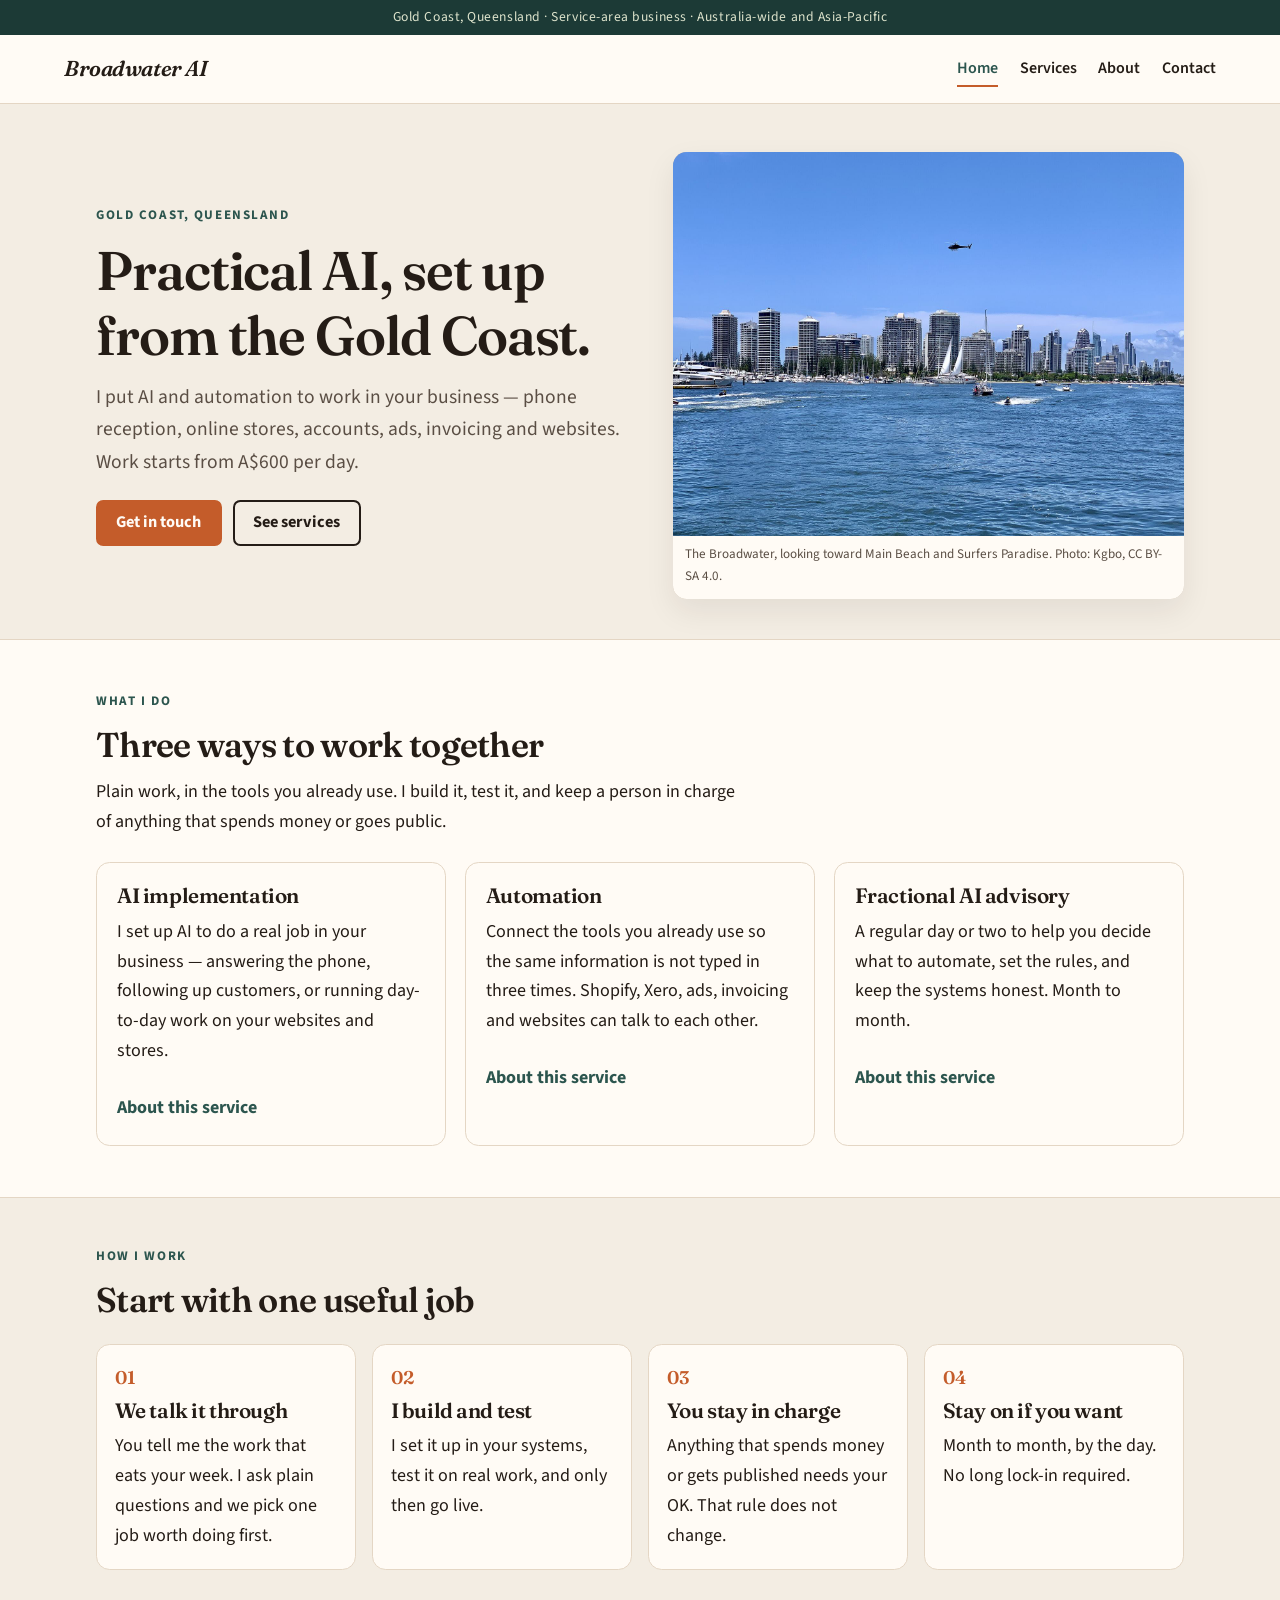
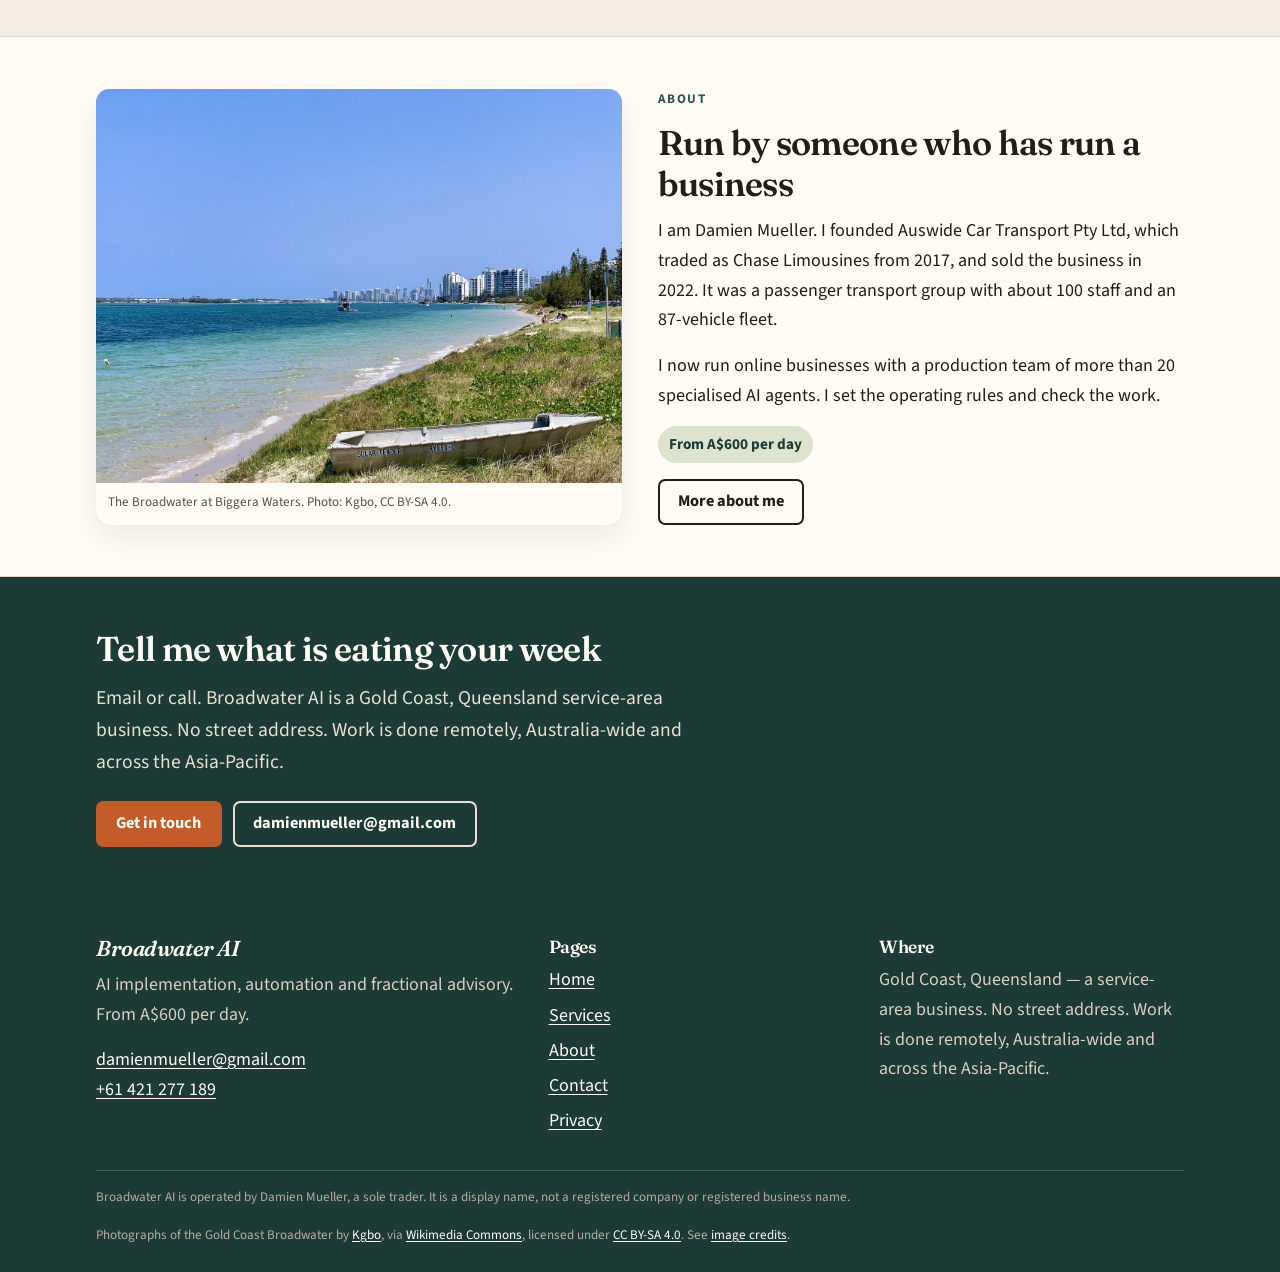
==== commit 044006cd: "Set Broadwater AI as a sole-trader display name and Gold Coast service area State that it is operate" ====
--- a/index.html
+++ b/index.html
@@ -71,7 +71,7 @@
 </head>
 <body>
   <a class="skip" href="#content">Skip to content</a>
-  <div class="topbar">Gold Coast, Queensland · Australia-wide and Asia-Pacific</div>
+  <div class="topbar">Gold Coast, Queensland · Service-area business · Australia-wide and Asia-Pacific</div>
   <header class="site">
     <div class="header-inner">
       <a class="wordmark" href="index.html">Broadwater AI</a>
@@ -175,7 +175,7 @@
     <section class="band-sea">
       <div class="wrap">
         <h2>Tell me what is eating your week</h2>
-        <p class="lede" style="color:#e8e0d4">Email or call. I work from the Gold Coast, remotely across Australia and the Asia-Pacific.</p>
+        <p class="lede" style="color:#e8e0d4">Email or call. Broadwater AI is a Gold Coast, Queensland service-area business. No street address. Work is done remotely, Australia-wide and across the Asia-Pacific.</p>
         <div class="actions">
           <a class="btn btn-primary" href="contact.html">Get in touch</a>
           <a class="btn btn-ghost" href="mailto:damienmueller@gmail.com" style="border-color:#e8e0d4;color:#fffbf5">damienmueller@gmail.com</a>
@@ -204,11 +204,11 @@
         </div>
         <div>
           <h3>Where</h3>
-          <p>Gold Coast, QLD — working remotely Australia-wide and Asia-Pacific</p>
+          <p>Gold Coast, Queensland — a service-area business. No street address. Work is done remotely, Australia-wide and across the Asia-Pacific.</p>
         </div>
       </div>
       <div class="tiny">
-        <p>Founded by Damien Mueller.</p>
+        <p>Broadwater AI is operated by Damien Mueller, a sole trader. It is a display name, not a registered company or registered business name.</p>
         <p>Photographs of the Gold Coast Broadwater by <a href="https://commons.wikimedia.org/wiki/User:Kgbo">Kgbo</a>, via <a href="https://commons.wikimedia.org/">Wikimedia Commons</a>, licensed under <a href="https://creativecommons.org/licenses/by-sa/4.0/">CC BY-SA 4.0</a>. See <a href="images/CREDITS.txt">image credits</a>.</p>
       </div>
     </div>
